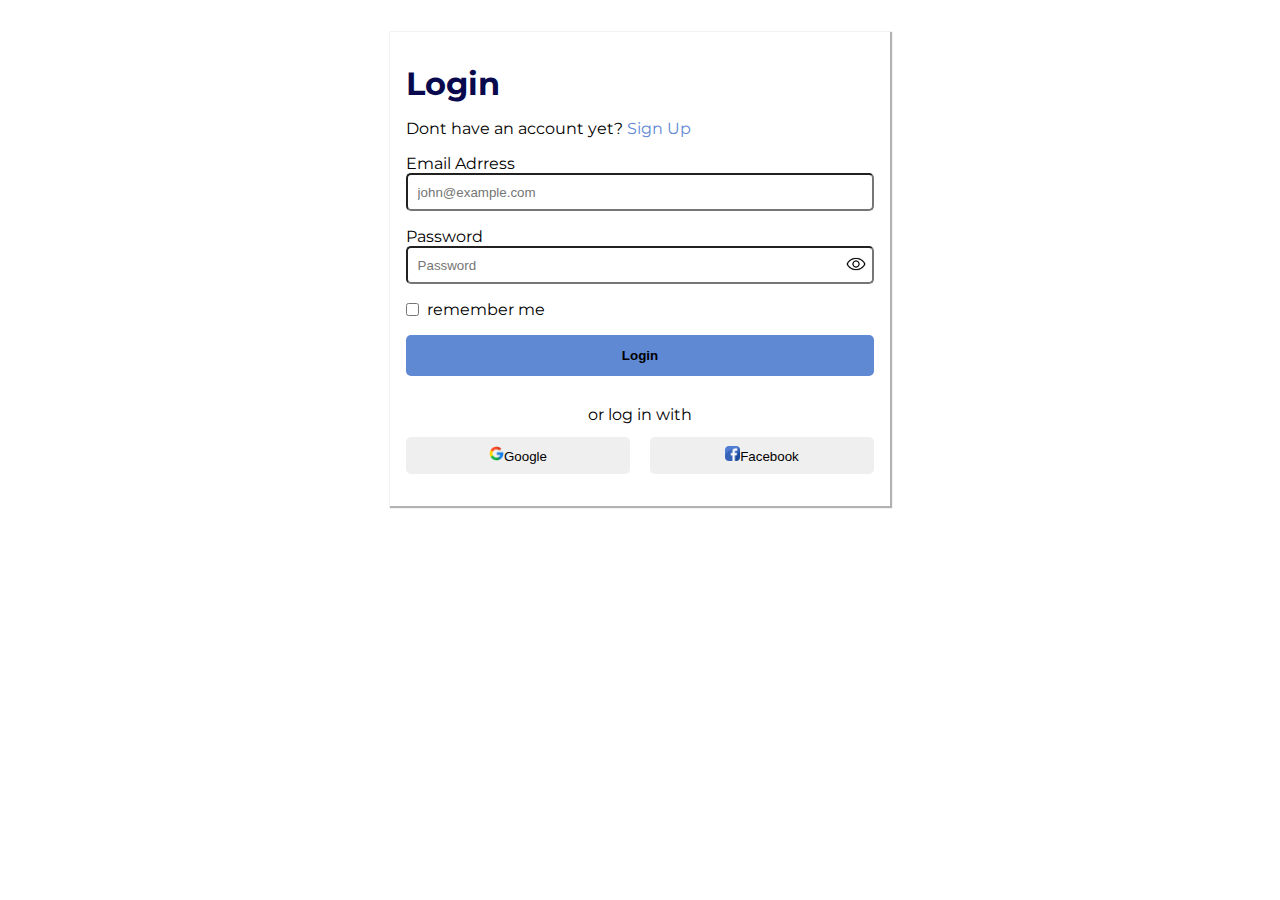
==== login.html @ 834a9de0 "under development" ====
<!DOCTYPE html>
<html lang="en">
<head>
    <meta charset="UTF-8">
    <meta name="viewport" content="width=device-width, initial-scale=1.0">
    <link rel="stylesheet" href="./css/login.css">
    <title>Document</title>
</head>
<body>
    <div class="container">
        <div class="login-img">
            <form>
                <h2>Login</h2>
                <p>Dont have an account yet? <a href="./signup.html">Sign Up</a></p>
                <label for="username" class="label">Email Adrress</label>
                <input type="text" name="" id="username" placeholder="john@example.com">
                <label for="password" class="label">Password</label>
                <div class="input-div">
                    <input type="text" name="" id="password" placeholder="Password">
                    <img src="./images/visible.png" alt="">
                </div>
                <div class="checked"><input type="checkbox" name="" id=""><p>remember me</p></div>
               <button id="login">Login</button>
            </form>
        </div>
        <div class="option">
            <p>or log in with</p>
            <div class="button">
                <button><img src="./images/google.png" alt="">Google</button>
                <button><img src="./images/facebook2.png" alt="">Facebook</button>
            </div>
        </div>
    </div>
</body>
</html>
---- css/login.css ----
@import url('https://fonts.googleapis.com/css2?family=Montserrat:ital,wght@0,200;0,600;1,200;1,400&family=Roboto:ital,wght@1,300&display=swap');

*{
    margin: 0;
    padding: 0;
    box-sizing: border-box;
    list-style: none;
}
:root{
    --blck: #000;
    --white: #fff;
    --grn: cadetblue;
    --fade-blue: #6089d4;
    --navy: #09094d;
    --padding-nav:.8rem 0;
    --padding-btn: .8rem 1rem;
    --padding-label: 1rem 0;
    --font-medium:1rem;
    --clr-grey:#ebebeb;
}
body{
    font-family: 'Montserrat', sans-serif;
}

.container{
    max-width: 500px;
    margin:  2rem auto;
    box-shadow: 1px 1px 1px 1px rgba(0,0,0,0.3);
}
form{
    padding: 1rem;
}
form h2{
    color:var(--navy);
    font-size:2rem;
    padding: var(--padding-label);
}

form a{
    color:var(--fade-blue);
    text-decoration: none;
}
label{
    display: block;
    padding-top: 1rem;
}
.input-div{
    position: relative;
}
.input-div img{
    width: 20px;
    position: absolute;
    top: .5rem;
    right: .5rem;
}
[type='text']{
    display: block;
    width: 100%;
    padding: .6rem;
    border-radius: 5px;
    outline: 0;
}
 
[type='text']:focus{
 outline: 1px solid var(--fade-blue);
 border: 0;
}
.checked{
display: flex;
padding: var(--padding-label);
}
.checked p{
    margin-left: .5rem;
}

#login{
  background-color: var(--fade-blue);
  padding: var(--padding-nav);
  width: 100%;
  border-radius: 5px;
  border: 0;
  font-weight: 600;
}
#login:hover{
    background-color: cornflowerblue;
}

.option p{
    text-align: center;
    padding: var(--padding-nav);
    position: relative;
    /* border: 2px solid red; */
}
.option p::before{
    width: 150px;
    height: 3px;
    background-color: var(--blck);
    position: absolute;
    top: 1rem;
    left: 1rem;
}
.button{
    display: flex;
    align-items: center;
    gap: 20px;
    padding: 0 1rem 2rem;
}
.button img{
  width: 15px;
  align-self: center;
}
.button button{
    width: 50%;
    border-radius: 5px;
    padding: .6rem;
    border: 0;
    transition: 400ms ease-in;
}
.button button:focus{
     background-color: var(--clr-grey);
}
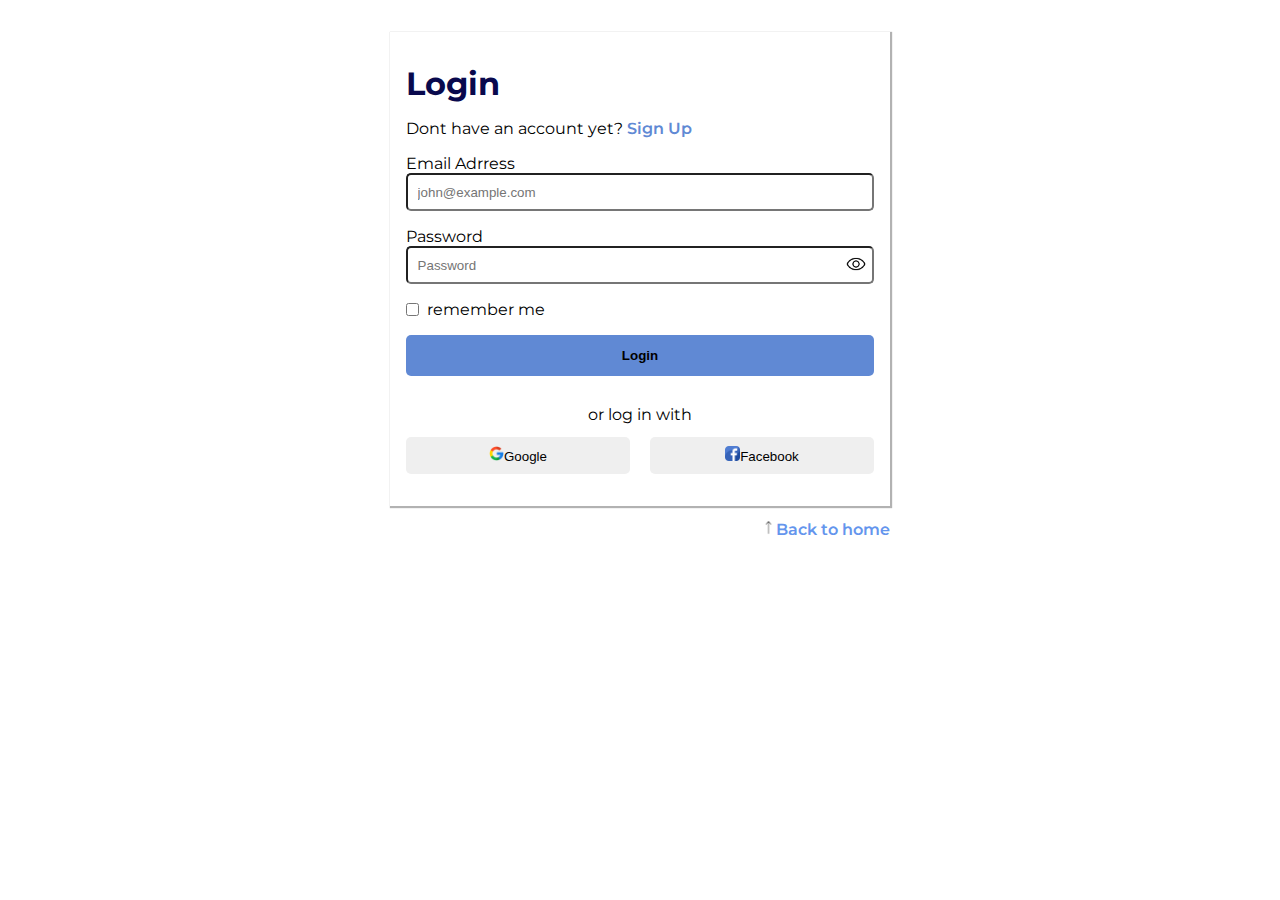
==== commit 6b2425da: "under develpoment" ====
--- a/login.html
+++ b/login.html
@@ -29,6 +29,7 @@
                 <button><img src="./images/google.png" alt="">Google</button>
                 <button><img src="./images/facebook2.png" alt="">Facebook</button>
             </div>
+            <div class="back-home"><img src="./images/up-arrrows.png" class="anim-img" alt=""><a href="./index.html">Back to home</a></div>
         </div>
     </div>
 </body>
--- a/css/login.css
+++ b/css/login.css
@@ -17,6 +17,7 @@
     --padding-label: 1rem 0;
     --font-medium:1rem;
     --clr-grey:#ebebeb;
+    --corn-blue: cornflowerblue;
 }
 body{
     font-family: 'Montserrat', sans-serif;
@@ -39,6 +40,10 @@
 form a{
     color:var(--fade-blue);
     text-decoration: none;
+    font-weight: 600;
+}
+form a:hover, form a:focus{
+    color: var(--corn-blue)
 }
 label{
     display: block;
@@ -82,14 +87,13 @@
   font-weight: 600;
 }
 #login:hover{
-    background-color: cornflowerblue;
+    background-color:var(--corn-blue);
 }
 
 .option p{
     text-align: center;
     padding: var(--padding-nav);
     position: relative;
-    /* border: 2px solid red; */
 }
 .option p::before{
     width: 150px;
@@ -116,7 +120,32 @@
     border: 0;
     transition: 400ms ease-in;
 }
-.button button:focus{
+.button button:focus, .button button:hover{
      background-color: var(--clr-grey);
 }
+.back-home{
+    float: right ;
+    padding-top: .9rem;
+}
+.back-home img{
+    width: 15px;
+    height: 15px;
+}
+.back-home a{
+    text-decoration: none;
+    color: var(--corn-blue);
+    font-weight: 600;
+}
+.anim-img{
+    animation:moveUp 1000ms linear infinite;
+    transition: all ease-in;
+}
 
+@keyframes moveUp{
+ 0%{
+    transform: translateY(-8px);
+ }
+ 100%{
+    transform: translateY(8px);
+ }
+}
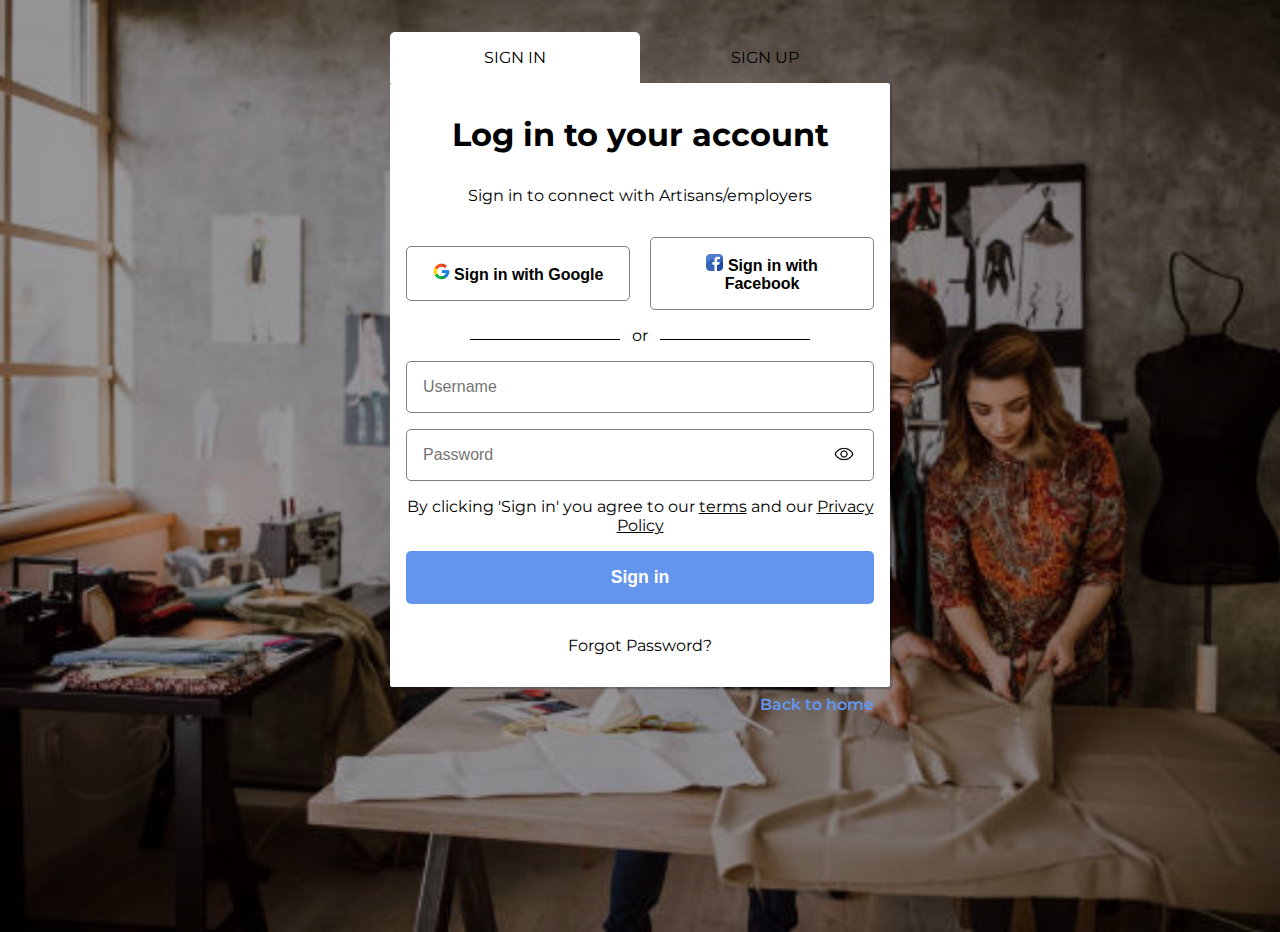
==== commit 5818afc6: "geolocation map" ====
--- a/login.html
+++ b/login.html
@@ -1,36 +1,73 @@
 <!DOCTYPE html>
 <html lang="en">
-<head>
-    <meta charset="UTF-8">
-    <meta name="viewport" content="width=device-width, initial-scale=1.0">
-    <link rel="stylesheet" href="./css/login.css">
+  <head>
+    <meta charset="UTF-8" />
+    <meta name="viewport" content="width=device-width, initial-scale=1.0" />
+    <link rel="stylesheet" href="./css/login.css" />
     <title>Document</title>
-</head>
-<body>
-    <div class="container">
-        <div class="login-img">
-            <form>
-                <h2>Login</h2>
-                <p>Dont have an account yet? <a href="./signup.html">Sign Up</a></p>
-                <label for="username" class="label">Email Adrress</label>
-                <input type="text" name="" id="username" placeholder="john@example.com">
-                <label for="password" class="label">Password</label>
-                <div class="input-div">
-                    <input type="text" name="" id="password" placeholder="Password">
-                    <img src="./images/visible.png" alt="">
-                </div>
-                <div class="checked"><input type="checkbox" name="" id=""><p>remember me</p></div>
-               <button id="login">Login</button>
-            </form>
+  </head>
+  <body>
+    <div class="overall-container">
+      <nav>
+        <ul>
+          <li class="list-item1"><a href="">Sign In</a></li>
+          <li class="list-item2"><a href="./signup.html">Sign Up</a></li>
+        </ul>
+      </nav>
+      <div class="container">
+        <h1 class="hero-head">Log in to your account</h1>
+        <p class="hero-intro">Sign in to connect with Artisans/employers</p>
+        <div class="login-options">
+          <button class="submit">
+            <a href=""
+              ><img src="./images/google.png" alt="" /> Sign in with Google</a
+            >
+          </button>
+          <button class="submit">
+            <a href=""
+              ><img src="./images/facebook2.png" alt="" /> Sign in with
+              Facebook</a
+            >
+          </button>
         </div>
-        <div class="option">
-            <p>or log in with</p>
-            <div class="button">
-                <button><img src="./images/google.png" alt="">Google</button>
-                <button><img src="./images/facebook2.png" alt="">Facebook</button>
-            </div>
-            <div class="back-home"><img src="./images/up-arrrows.png" class="anim-img" alt=""><a href="./index.html">Back to home</a></div>
+        <p class="divider">or</p>
+        <form>
+          <input
+            type="text"
+            name=""
+            placeholder="Username"
+            class="username"
+            required
+          />
+          <div class="password">
+            <input
+              type="password"
+              name=""
+              placeholder="Password"
+              class="pword"
+              required
+            /><img src="./images/visible.png" alt="" class="visible" />
+            <p id="error-msg" class="hide"></p>
+          </div>
+          <p>
+            By clicking 'Sign in' you agree to our <a href="#">terms</a> and our
+            <a href="#">Privacy Policy</a>
+          </p>
+          <button class="submit-form submit-btn" id="loginbtn">
+            <a href="" class="submit-form-a">Sign in</a>
+          </button>
+        </form>
+        <a href="#" class="forgot-pwd">Forgot Password?</a>
+        <div class="back-home">
+          <img
+            src="./images/up-arrrows.png"
+            class="anim-img"
+            alt="home-arrow"
+          />
+          <a href="./index.html">Back to home</a>
         </div>
+      </div>
     </div>
-</body>
-</html>+     <script src="./form.js"></script>
+  </body>
+</html>
--- a/css/login.css
+++ b/css/login.css
@@ -21,111 +21,210 @@
 }
 body{
     font-family: 'Montserrat', sans-serif;
-}
-
-.container{
-    max-width: 500px;
-    margin:  2rem auto;
-    box-shadow: 1px 1px 1px 1px rgba(0,0,0,0.3);
-}
-form{
+    background-image: linear-gradient(180deg, rgba(0, 0, 0, 0.4), rgba(0, 0, 0, 0.4)), url('../images/hero-art.jpg');
+    background-position: center;
+    background-repeat: no-repeat;
+    background-size: cover;
+    background-color: gainsboro;
+    min-height:100vh;
+}
+ 
+
+.overall-container {
+    padding-bottom: 2rem;
+}
+
+/* nav bar */
+
+.intro-head a {
+    text-decoration: none;
+    color: var(--blck);
+}
+
+.container {
+    width: 80%;
+    max-width: 1000px;
+    margin: 0 auto;
     padding: 1rem;
-}
-form h2{
-    color:var(--navy);
-    font-size:2rem;
-    padding: var(--padding-label);
-}
-
-form a{
-    color:var(--fade-blue);
-    text-decoration: none;
-    font-weight: 600;
-}
-form a:hover, form a:focus{
-    color: var(--corn-blue)
-}
-label{
+    background-color: var(--white);
+    box-shadow: 1px 1px 1px 1px rgba(0, 0, 0, 0.2);
+    border-radius: 2px;
+}
+
+nav {
+    margin: 2rem auto 0;
+    max-width: 305px;
+}
+
+nav ul {
+    margin: 0 auto;
+    display: flex;
+    justify-content: space-between;
+    align-items: center;
+}
+
+ul li {
+    list-style: none;
+    text-transform: uppercase;
+    padding: 1rem 0;
+    text-align: center;
+}
+
+.list-item1 {
+    background-color: var(--white);
+    width: 50%;
+    border-top-left-radius: 5px;
+    border-top-right-radius: 5px;
+}
+
+.list-item2 {
+    width: 50%;
+}
+
+li a {
+    color: var(--vlr-black);
+    text-decoration: none;
+}
+
+/* container */
+.hero-head,
+.hero-intro {
+    text-align: center;
+    padding: 1rem 0;
+}
+.submit:hover{
+    background-color: #f0efef;
+}
+
+.submit,
+.submit-form,
+form input {
     display: block;
-    padding-top: 1rem;
-}
-.input-div{
-    position: relative;
-}
-.input-div img{
+    width: 100%;
+    border: 1px solid gray;
+    border-radius: 5px;
+    padding: 1rem;
+    margin: 1rem 0;
+    background-color: transparent;
+    outline: 0;
+    font-size: 1rem;
+    transition: 400ms ease-in;
+}
+
+ 
+
+.password {
+    position: relative
+}
+
+.password img {
     width: 20px;
     position: absolute;
-    top: .5rem;
-    right: .5rem;
-}
-[type='text']{
+    top: 15px;
+    right: 20px;
+}
+
+form input:focus {
+    outline: 1px solid var(--vlr-plum);
+}
+
+.submit {
+    display: flex;
+    justify-content: center;
+    align-items: center;
+}
+
+.submit img {
+    width: 9%;
+}
+
+.submit a {
+    text-decoration: none;
+    color: var(--blck);
+    font-weight: 600;
+}
+
+.divider {
+    position: relative;
+    color: var(--blck);
+    text-align: center;
+}
+
+.divider::before {
+    content: '';
+    position: absolute;
+    height: .5px;
+    width: 95px;
+    background-color: var(--blck);
+    left: 1rem;
+    top: .6rem;
+}
+
+.divider::after {
+    content: '';
+    position: absolute;
+    height: .5px;
+    width: 95px;
+    background-color: var(--blck);
+    right: 1rem;
+    top: .6rem;
+
+}
+
+/* form */
+form a {
+    color: var(--blck);
+}
+
+form p {
+    text-align: center;
+
+}
+
+.submit-form {
+    background-color: var(--corn-blue);
+    color: var(--white);
+    font-weight: 600;
+    border: 0;
+    font-size: 1.1rem;
+}
+.submit-form:hover{
+    background-color: rgb(124, 159, 222);
+}
+
+.submit-form-a {
+    text-decoration: none;
+    color: var(--clr-white);
+}
+
+.forgot-pwd {
+    color: var(--blck);
+    text-align: center;
+    padding: 1rem 0;
+    text-decoration: none;
     display: block;
-    width: 100%;
-    padding: .6rem;
-    border-radius: 5px;
-    outline: 0;
+    transition: 400ms ease-in;
+}
+
+.forgot-pwd:hover{
+    color: var(--corn-blue);
+    font-weight: 600;
+}
+.error-msg {
+    color: #f00;
+    text-align: left;
+    padding-bottom: 1rem;
+    font-weight: 600;
+
+}
+
+.hide{
+    display: none;
 }
  
-[type='text']:focus{
- outline: 1px solid var(--fade-blue);
- border: 0;
-}
-.checked{
-display: flex;
-padding: var(--padding-label);
-}
-.checked p{
-    margin-left: .5rem;
-}
-
-#login{
-  background-color: var(--fade-blue);
-  padding: var(--padding-nav);
-  width: 100%;
-  border-radius: 5px;
-  border: 0;
-  font-weight: 600;
-}
-#login:hover{
-    background-color:var(--corn-blue);
-}
-
-.option p{
-    text-align: center;
-    padding: var(--padding-nav);
-    position: relative;
-}
-.option p::before{
-    width: 150px;
-    height: 3px;
-    background-color: var(--blck);
-    position: absolute;
-    top: 1rem;
-    left: 1rem;
-}
-.button{
-    display: flex;
-    align-items: center;
-    gap: 20px;
-    padding: 0 1rem 2rem;
-}
-.button img{
-  width: 15px;
-  align-self: center;
-}
-.button button{
-    width: 50%;
-    border-radius: 5px;
-    padding: .6rem;
-    border: 0;
-    transition: 400ms ease-in;
-}
-.button button:focus, .button button:hover{
-     background-color: var(--clr-grey);
-}
 .back-home{
     float: right ;
-    padding-top: .9rem;
+    margin-top: 1.5rem;
 }
 .back-home img{
     width: 15px;
@@ -136,16 +235,68 @@
     color: var(--corn-blue);
     font-weight: 600;
 }
+
 .anim-img{
-    animation:moveUp 1000ms linear infinite;
-    transition: all ease-in;
+    animation:moveUp 1000ms ease-in infinite;
+    transition: all linear;
 }
 
 @keyframes moveUp{
  0%{
-    transform: translateY(-8px);
+    transform: translateY(-7px);
  }
  100%{
-    transform: translateY(8px);
+    transform: translateY(5px);
  }
 }
+
+@media only screen and (min-width: 760px){
+    .container {
+        width: 80%;
+        max-width: 500px;
+    }
+
+    nav {
+        max-width: 500px;
+    }
+
+    .login-options {
+        display: flex;
+        align-items: center;
+        gap: 20px;
+    }
+
+    .divider::before {
+        width: 150px;
+        left: 4rem;
+        top: .8rem;
+    }
+
+    .divider::after {
+        width: 150px;
+        right: 4rem;
+        top: .8rem;
+    }
+
+    .box {
+        display: block;
+        max-width: 180px;
+        background-color: var(---white);
+        padding: .6rem;
+        border-radius: 5px;
+        position: absolute;
+        top: 15rem;
+        right: 1.5rem;
+    }
+
+}
+
+@media only screen and (min-width: 300px) and (max-width: 540px) {
+    nav {
+        max-width: 298px;
+    }
+
+    .container {
+        max-width: 300px;
+    }
+}